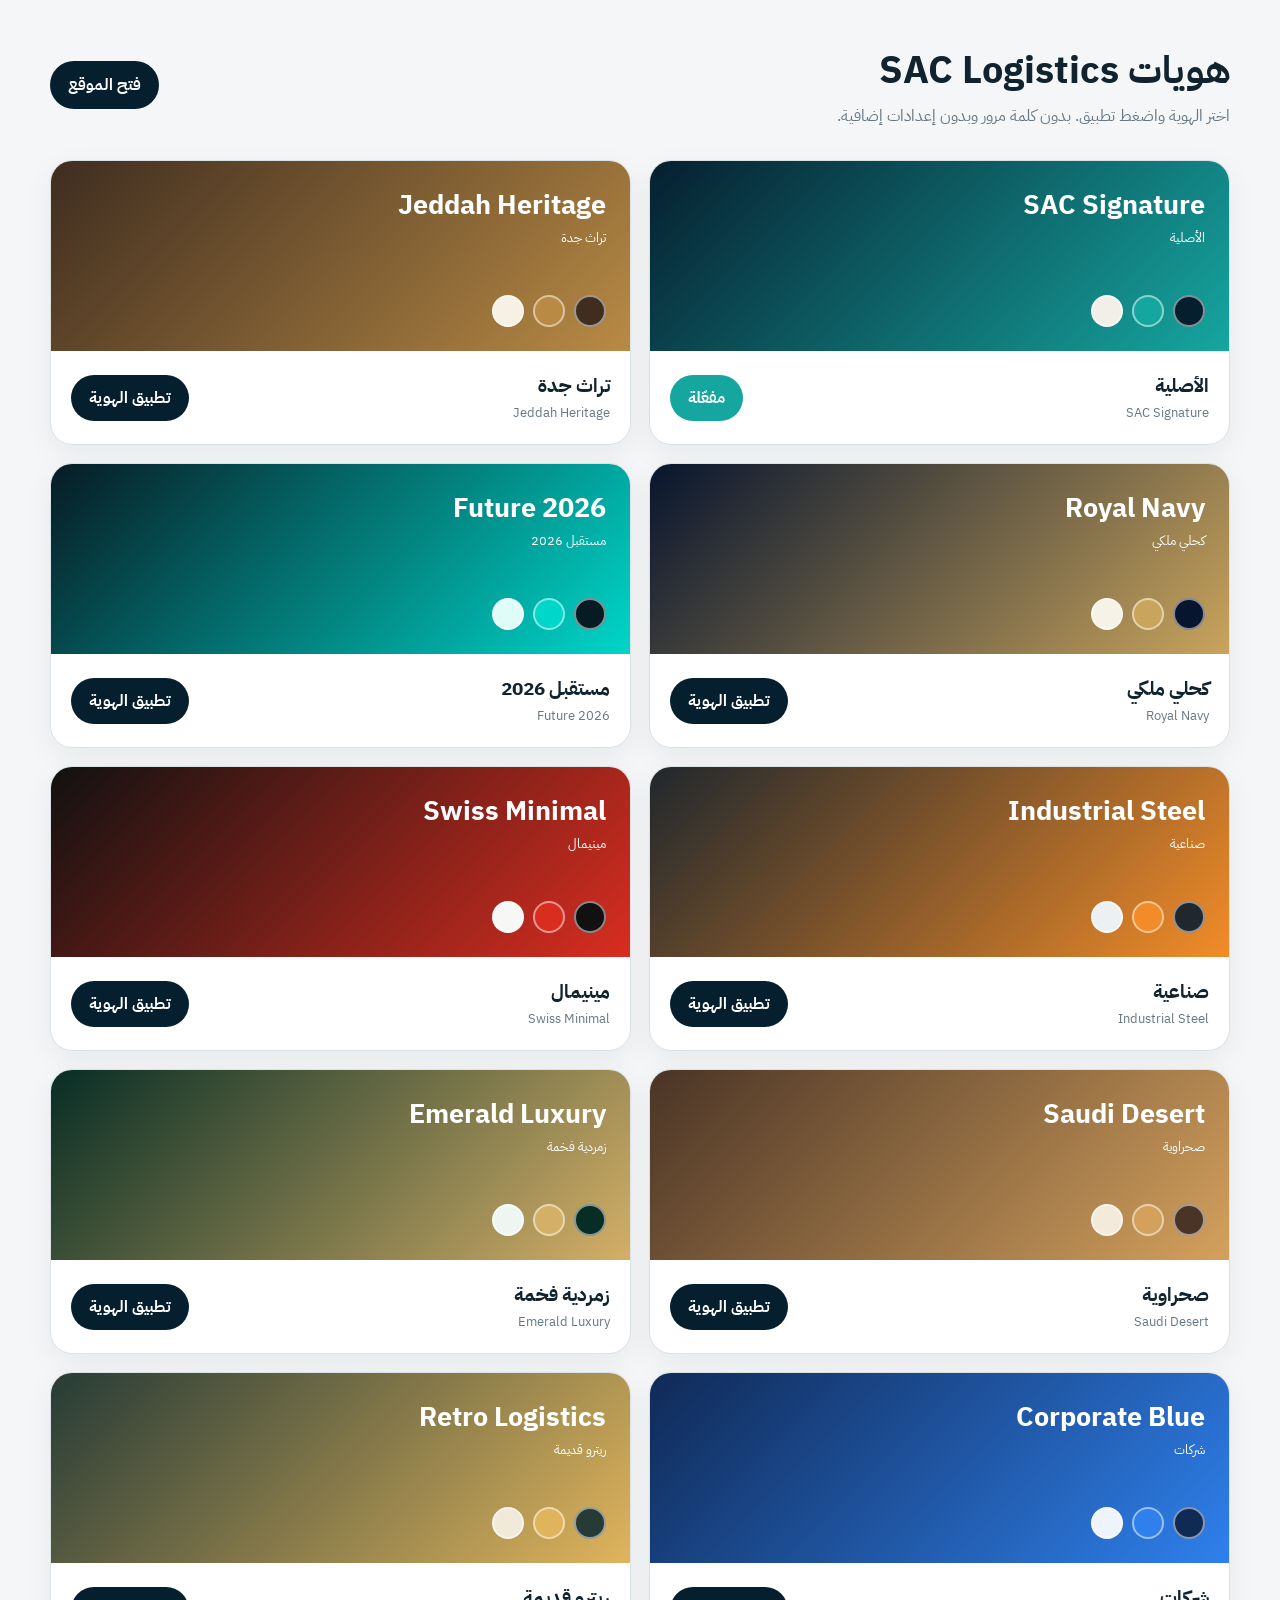
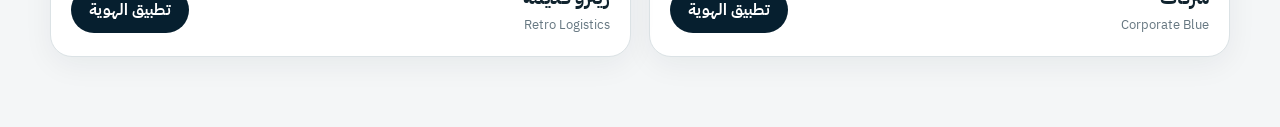
==== admin.html @ 45f8eb99 "Add passwordless SAC identity admin panel" ====
<!doctype html><html lang="ar" dir="rtl"><head><meta charset="utf-8"><meta name="viewport" content="width=device-width,initial-scale=1"><meta name="theme-color" content="#061f2f"><title>SAC Logistics | Identity Admin</title><link rel="stylesheet" href="admin.css?v=1"></head><body><main class="wrap"><header class="top"><div><h1>هويات SAC Logistics</h1><p>اختر الهوية واضغط تطبيق. بدون كلمة مرور وبدون إعدادات إضافية.</p></div><a class="back" href="index.html" target="_blank">فتح الموقع</a></header><section class="grid"></section></main><div class="notice"></div><script src="theme-data.js?v=1"></script><script src="admin.js?v=1"></script></body></html>
---- admin.css ----
@import url('https://fonts.googleapis.com/css2?family=IBM+Plex+Sans+Arabic:wght@400;500;600;700&display=swap');*{box-sizing:border-box}body{margin:0;background:#f4f6f7;color:#10232e;font-family:'IBM Plex Sans Arabic',Arial,sans-serif}.wrap{width:min(1180px,calc(100% - 32px));margin:auto;padding:42px 0 70px}.top{display:flex;justify-content:space-between;gap:20px;align-items:center;margin-bottom:32px}.top h1{margin:0;font-size:38px}.top p{margin:5px 0 0;color:#667781}.back{background:#061f2f;color:#fff;padding:12px 18px;border-radius:999px;text-decoration:none;font-weight:700}.grid{display:grid;grid-template-columns:repeat(2,1fr);gap:18px}.card{background:#fff;border:1px solid #dbe2e5;border-radius:22px;overflow:hidden;box-shadow:0 8px 30px rgba(6,31,47,.06)}.preview{height:190px;padding:24px;display:flex;flex-direction:column;justify-content:space-between}.preview strong{font-size:27px}.preview span{font-size:13px}.dots{display:flex;gap:9px}.dots i{width:32px;height:32px;border-radius:50%;border:2px solid rgba(255,255,255,.5)}.meta{padding:20px;display:flex;justify-content:space-between;gap:16px;align-items:center}.meta h2{font-size:19px;margin:0}.meta small{color:#667781}.apply{border:0;background:#061f2f;color:#fff;padding:11px 18px;border-radius:999px;font:inherit;font-weight:700;cursor:pointer}.apply.active{background:#16a6a0}.notice{position:fixed;bottom:22px;left:50%;transform:translateX(-50%) translateY(100px);background:#061f2f;color:#fff;padding:13px 22px;border-radius:999px;transition:.25s;opacity:0}.notice.show{transform:translateX(-50%) translateY(0);opacity:1}@media(max-width:760px){.top{align-items:flex-start;flex-direction:column}.top h1{font-size:30px}.grid{grid-template-columns:1fr}.preview{height:165px}}
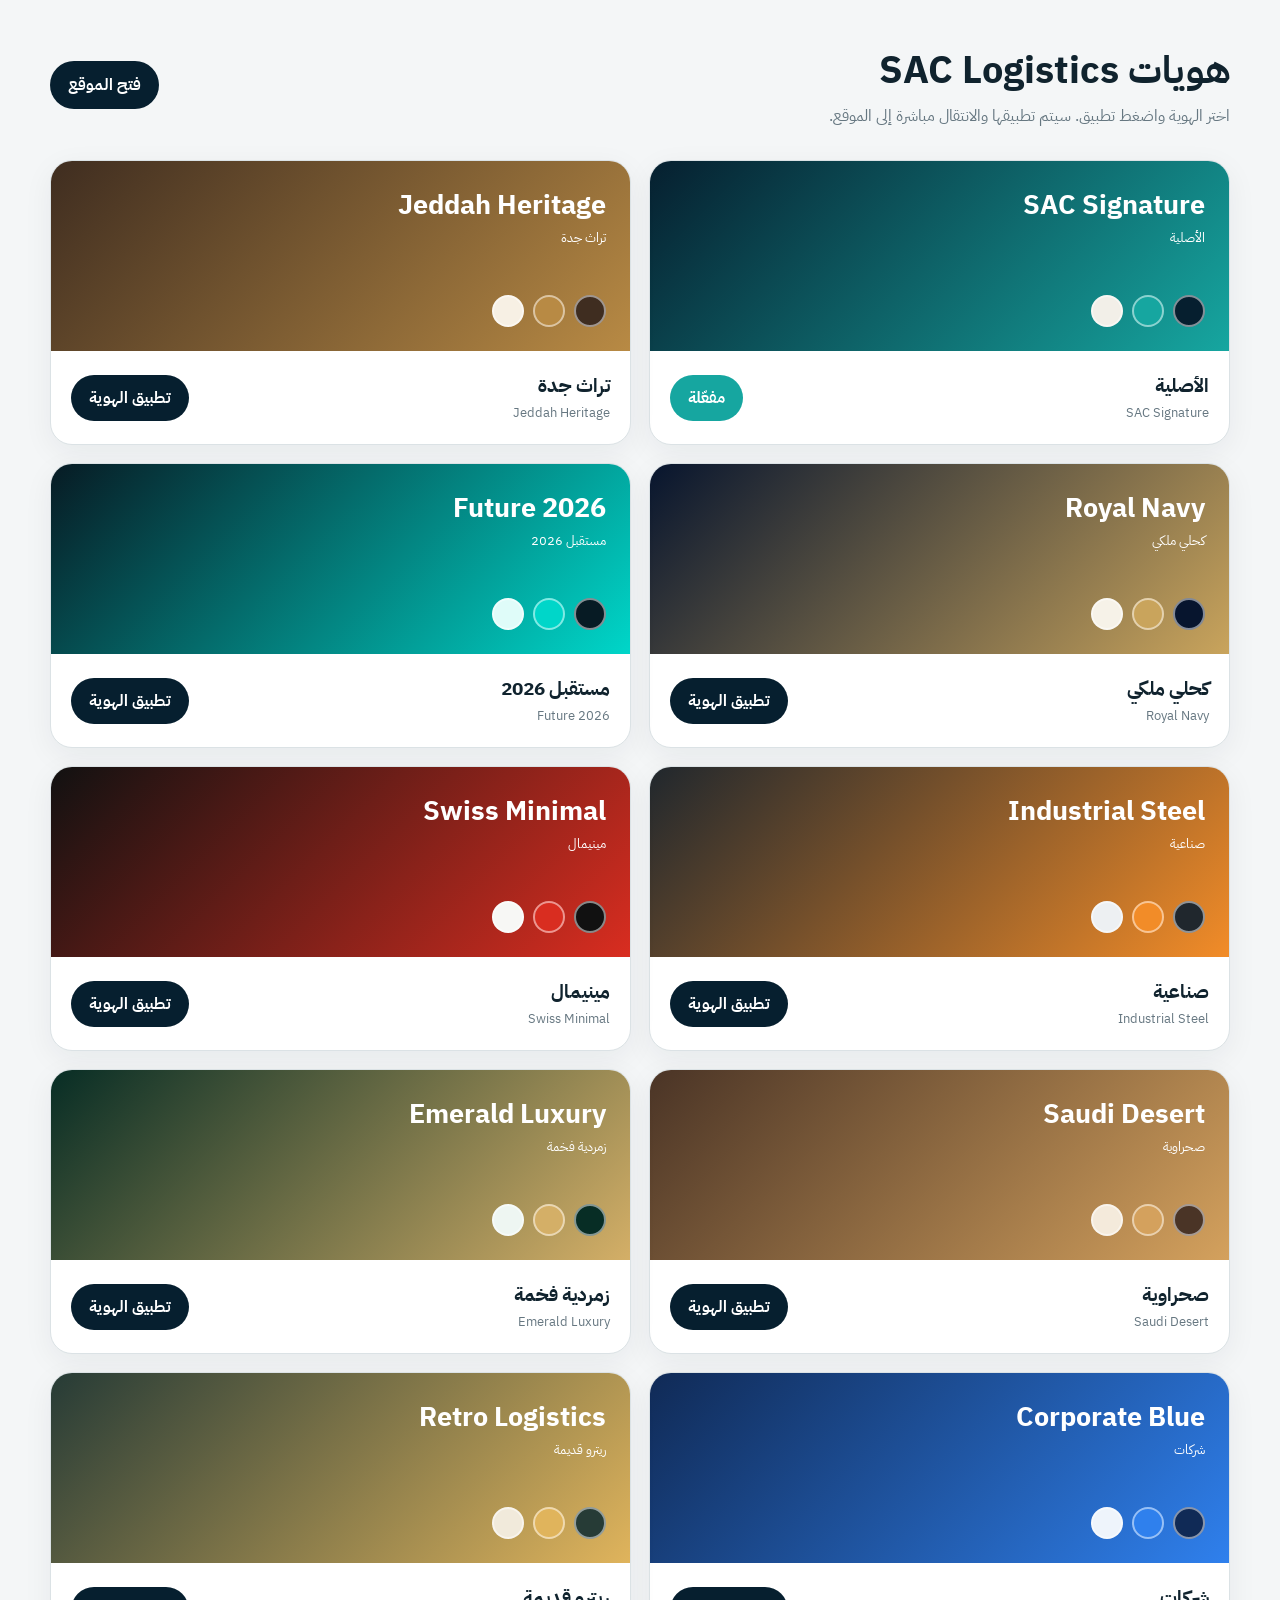
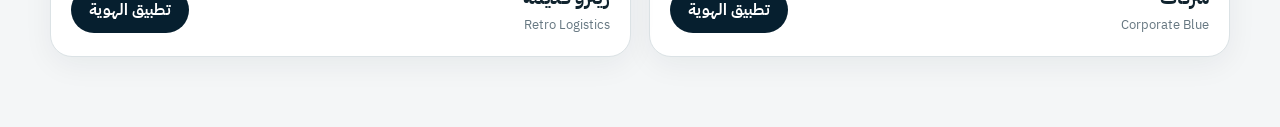
==== commit 325f4f47: "Load cache-safe admin theme switcher" ====
--- a/admin.html
+++ b/admin.html
@@ -1 +1 @@
-<!doctype html><html lang="ar" dir="rtl"><head><meta charset="utf-8"><meta name="viewport" content="width=device-width,initial-scale=1"><meta name="theme-color" content="#061f2f"><title>SAC Logistics | Identity Admin</title><link rel="stylesheet" href="admin.css?v=1"></head><body><main class="wrap"><header class="top"><div><h1>هويات SAC Logistics</h1><p>اختر الهوية واضغط تطبيق. بدون كلمة مرور وبدون إعدادات إضافية.</p></div><a class="back" href="index.html" target="_blank">فتح الموقع</a></header><section class="grid"></section></main><div class="notice"></div><script src="theme-data.js?v=1"></script><script src="admin.js?v=1"></script></body></html>+<!doctype html><html lang="ar" dir="rtl"><head><meta charset="utf-8"><meta name="viewport" content="width=device-width,initial-scale=1"><meta name="theme-color" content="#061f2f"><title>SAC Logistics | Identity Admin</title><link rel="stylesheet" href="admin.css?v=2"></head><body><main class="wrap"><header class="top"><div><h1>هويات SAC Logistics</h1><p>اختر الهوية واضغط تطبيق. سيتم تطبيقها والانتقال مباشرة إلى الموقع.</p></div><a class="back" href="index.html?cache=2" target="_blank">فتح الموقع</a></header><section class="grid"></section></main><div class="notice"></div><script src="theme-data.js?v=2"></script><script src="admin-v2.js?v=2"></script></body></html>
